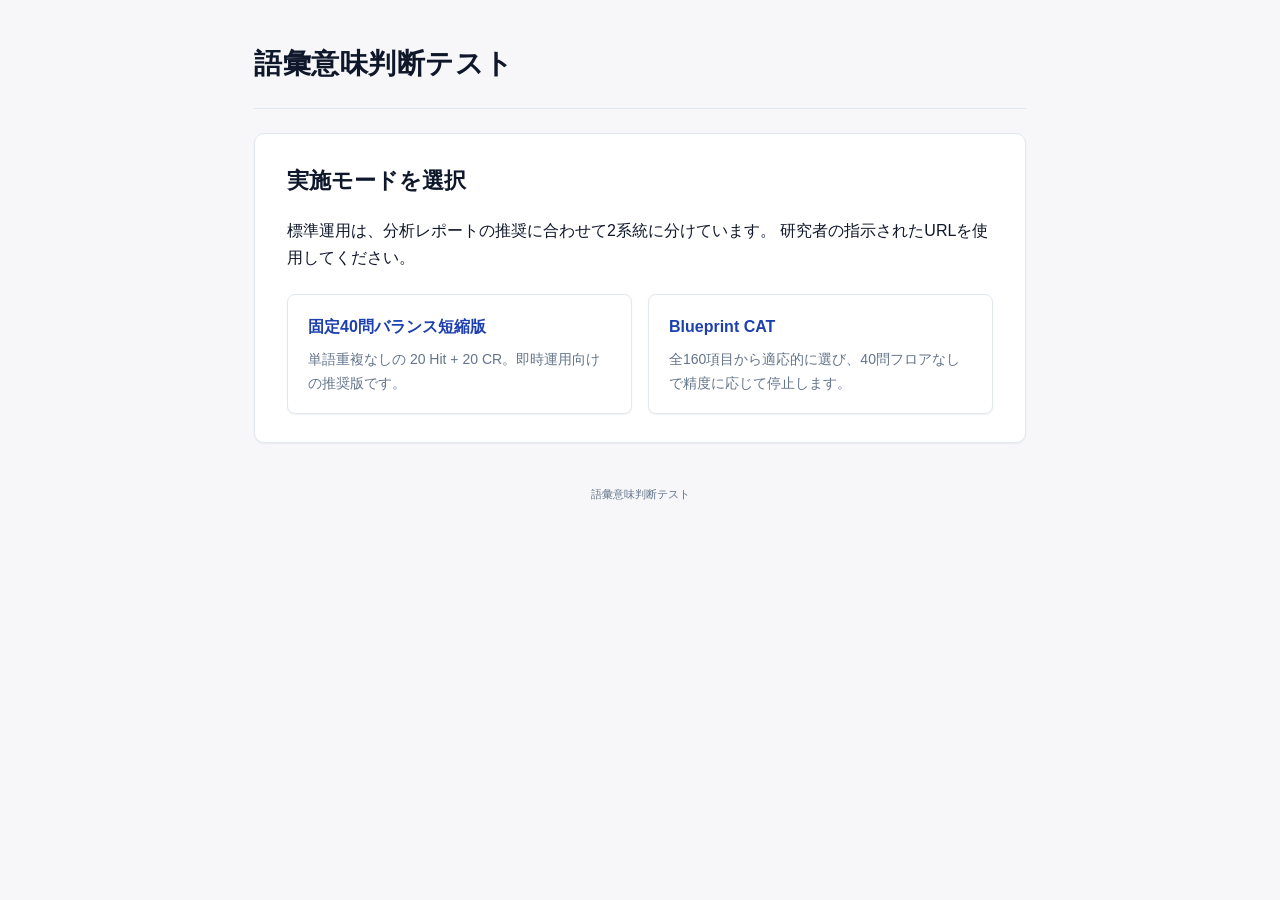
==== index.html @ d9617329 "Update CAT item bank and practice UX" ====
<!DOCTYPE html>
<html lang="ja">
<head>
  <meta charset="UTF-8" />
  <title>語彙意味判断テスト (LJT)</title>
  <meta name="viewport" content="width=device-width, initial-scale=1" />
  <link rel="icon" href="data:," />
  <link rel="stylesheet" href="assets/styles.css?v=20260428d" />
</head>
<body>
  <div class="container">
    <header>
      <h1>語彙意味判断テスト</h1>
    </header>

    <main>
      <section class="stage">
        <h2>実施モードを選択</h2>
        <p>
          標準運用は、分析レポートの推奨に合わせて2系統に分けています。
          研究者の指示されたURLを使用してください。
        </p>
        <div class="mode-grid">
          <a class="mode-card" href="fixed40/">
            <strong>固定40問バランス短縮版</strong>
            <span>単語重複なしの 20 Hit + 20 CR。即時運用向けの推奨版です。</span>
          </a>
          <a class="mode-card" href="adaptive/">
            <strong>Blueprint CAT</strong>
            <span>全160項目から適応的に選び、40問フロアなしで精度に応じて停止します。</span>
          </a>
        </div>
      </section>
    </main>

    <footer>
      <small>語彙意味判断テスト</small>
    </footer>
  </div>
</body>
</html>
---- assets/styles.css ----
/* LJT-CAT — Japanese UI styles (Chrome, PC) */

:root {
  --color-bg: #f7f7f9;
  --color-card: #ffffff;
  --color-primary: #2563eb;
  --color-primary-dark: #1e40af;
  --color-yes: #059669;
  --color-no: #dc2626;
  --color-neutral: #475569;
  --color-border: #e2e8f0;
  --color-text: #0f172a;
  --color-muted: #64748b;
  --shadow-sm: 0 1px 2px rgba(15, 23, 42, 0.06);
  --shadow-md: 0 4px 12px rgba(15, 23, 42, 0.08);
  --radius: 10px;
  --font-jp: "Hiragino Kaku Gothic ProN", "Yu Gothic", "Meiryo",
             "Noto Sans JP", "Helvetica Neue", sans-serif;
}

* { box-sizing: border-box; }

html, body {
  margin: 0;
  padding: 0;
  font-family: var(--font-jp);
  background: var(--color-bg);
  color: var(--color-text);
  line-height: 1.7;
  font-size: 16px;
}

.hidden { display: none !important; }

.container {
  max-width: 820px;
  margin: 0 auto;
  padding: 40px 24px 80px;
}

header {
  border-bottom: 1px solid var(--color-border);
  padding-bottom: 16px;
  margin-bottom: 24px;
  position: relative;
}

h1 {
  font-size: 28px;
  margin: 0 0 4px;
  letter-spacing: 0.02em;
}

.subtitle {
  color: var(--color-muted);
  margin: 0;
  font-size: 14px;
}

#mode-badge {
  position: absolute;
  top: 8px;
  right: 0;
  font-size: 12px;
  background: var(--color-primary);
  color: #fff;
  padding: 4px 10px;
  border-radius: 999px;
  font-weight: 600;
}

h2 {
  font-size: 22px;
  margin-top: 0;
}

h3 {
  font-size: 18px;
  margin-top: 28px;
  margin-bottom: 8px;
}

.stage {
  background: var(--color-card);
  border: 1px solid var(--color-border);
  border-radius: var(--radius);
  padding: 28px 32px;
  box-shadow: var(--shadow-sm);
  animation: fadeIn 0.25s ease-out;
}

@keyframes fadeIn {
  from { opacity: 0; transform: translateY(6px); }
  to   { opacity: 1; transform: translateY(0);    }
}

.note-list {
  background: #f1f5f9;
  border-left: 4px solid var(--color-primary);
  padding: 12px 20px;
  border-radius: 0 var(--radius) var(--radius) 0;
  margin: 16px 0 24px;
}

.note-list li { margin: 6px 0; }

.instruction-callout {
  margin: 16px 0 20px;
  padding: 14px 18px;
  border-left: 4px solid var(--color-yes);
  border-radius: 0 8px 8px 0;
  background: #ecfdf5;
}
.instruction-callout h3 {
  margin: 0 0 8px;
  font-size: 16px;
}
.instruction-callout ul {
  margin: 0;
  padding-left: 20px;
}
.instruction-callout li { margin: 4px 0; }
.instruction-note {
  margin: 16px 0 20px;
  color: var(--color-neutral);
  font-size: 14px;
}
.practice-summary {
  margin: 14px 0 18px;
  padding: 12px 16px;
  border-left: 4px solid var(--color-primary);
  border-radius: 0 8px 8px 0;
  background: #eff6ff;
  color: var(--color-primary-dark);
  font-weight: 700;
}

.research-panel {
  margin: 22px 0 28px;
  padding: 18px;
  border: 1px solid #bfdbfe;
  border-radius: 8px;
  background: #eff6ff;
}
.research-panel-header h3 {
  margin: 0 0 4px;
  font-size: 17px;
}
.research-panel-header p,
.research-model {
  margin: 6px 0 12px;
  color: var(--color-neutral);
  font-size: 13px;
}
.research-summary-grid {
  display: grid;
  grid-template-columns: repeat(2, minmax(0, 1fr));
  gap: 8px;
  margin: 12px 0;
}
.research-summary-grid div {
  padding: 10px 12px;
  border: 1px solid #dbeafe;
  border-radius: 8px;
  background: #fff;
}
.research-summary-grid span {
  display: block;
  color: var(--color-muted);
  font-size: 12px;
}
.research-summary-grid strong {
  display: block;
  font-size: 13px;
  overflow-wrap: anywhere;
}
.research-panel h4 {
  margin: 16px 0 4px;
  font-size: 15px;
}
.research-protocol {
  margin: 14px 0 16px;
  padding: 14px;
  border: 1px solid #dbeafe;
  border-radius: 8px;
  background: #ffffff;
}
.research-filter-panel {
  margin: 12px 0;
  padding: 12px;
  border: 1px solid #dbeafe;
  border-radius: 8px;
  background: #ffffff;
}
.research-control-grid {
  display: grid;
  grid-template-columns: repeat(3, minmax(0, 1fr));
  gap: 10px;
  margin: 12px 0 6px;
}
.research-filter-grid {
  grid-template-columns: minmax(0, 2fr) minmax(120px, 1fr);
}
.research-control-grid label,
.research-url-row label {
  margin: 0;
}
.research-control-grid span,
.research-url-row span {
  display: block;
  margin-bottom: 4px;
  font-size: 12px;
  font-weight: 700;
  color: var(--color-neutral);
}
.research-url-row {
  margin: 10px 0;
}
.research-url-row input {
  font-size: 12px;
  font-family: ui-monospace, SFMono-Regular, Menlo, Consolas, monospace;
}
.research-action-row {
  display: flex;
  align-items: center;
  flex-wrap: wrap;
  gap: 8px;
}
.research-action-row .secondary-btn {
  padding: 8px 12px;
  font-size: 13px;
}
.research-protocol-status {
  min-height: 20px;
  color: var(--color-primary-dark);
  font-size: 13px;
  font-weight: 700;
}
.research-protocol-status.error {
  color: var(--color-no);
}
.research-table-wrap {
  max-height: 360px;
  overflow: auto;
  border: 1px solid #dbeafe;
  border-radius: 8px;
  background: #fff;
}
.research-table {
  width: 100%;
  border-collapse: collapse;
  font-size: 12px;
  line-height: 1.45;
}
.research-table th,
.research-table td {
  padding: 7px 8px;
  border-bottom: 1px solid #e2e8f0;
  text-align: left;
  white-space: nowrap;
}
.research-table th {
  position: sticky;
  top: 0;
  background: #dbeafe;
  color: var(--color-text);
  z-index: 1;
}

form label {
  display: block;
  margin: 16px 0;
}
form label span { display: block; font-weight: 600; margin-bottom: 4px; }
form label small { display: block; color: var(--color-muted); margin-top: 2px; font-size: 13px; }

input[type="text"], select {
  width: 100%;
  padding: 10px 12px;
  font-family: inherit;
  font-size: 15px;
  border: 1px solid var(--color-border);
  border-radius: 8px;
  background: #fff;
  transition: border-color 0.15s;
}
input[type="text"]:focus, select:focus {
  outline: none;
  border-color: var(--color-primary);
  box-shadow: 0 0 0 3px rgba(37, 99, 235, 0.12);
}

.required { color: var(--color-no); font-weight: 700; }

.primary-btn, .secondary-btn, .response-btn {
  font-family: inherit;
  font-size: 16px;
  font-weight: 600;
  padding: 12px 24px;
  border: none;
  border-radius: 8px;
  cursor: pointer;
  transition: transform 0.08s, box-shadow 0.15s, background 0.15s;
}

.primary-btn {
  background: var(--color-primary);
  color: #fff;
  box-shadow: var(--shadow-sm);
}
.primary-btn:hover:not(:disabled)  { background: var(--color-primary-dark); }
.primary-btn:active:not(:disabled) { transform: translateY(1px); }
.primary-btn:disabled {
  background: var(--color-muted);
  cursor: not-allowed;
  opacity: 0.7;
}

.secondary-btn {
  background: #fff;
  color: var(--color-primary);
  border: 1px solid var(--color-primary);
}
.secondary-btn:hover { background: #eff6ff; }

.disclaimer {
  margin-top: 32px;
  padding: 14px 18px;
  background: #fef3c7;
  border-radius: 8px;
  font-size: 14px;
  color: #78350f;
}

.trial-header {
  display: flex;
  justify-content: space-between;
  align-items: center;
  margin-bottom: 28px;
  padding-bottom: 8px;
  border-bottom: 1px dashed var(--color-border);
  color: var(--color-muted);
}
#trial-counter { font-variant-numeric: tabular-nums; }
#trial-label   { font-weight: 600; color: var(--color-text); }

.trial-body {
  text-align: center;
  padding: 20px 0;
}

.fixation-cross {
  min-height: 88px;
  display: flex;
  align-items: center;
  justify-content: center;
  font-size: 54px;
  line-height: 1;
  font-weight: 700;
  color: var(--color-text);
  margin: 24px 0 12px;
}

.audio-area {
  margin: 30px auto 40px;
}
.audio-area .primary-btn { min-width: 220px; font-size: 17px; }

.play-status {
  color: var(--color-muted);
  font-size: 14px;
  margin-top: 12px;
  min-height: 1em;
}

.target-word {
  font-size: 24px;
  line-height: 1.45;
  font-weight: 700;
  color: var(--color-primary-dark);
  margin: 18px auto 28px;
  max-width: 720px;
  letter-spacing: 0;
  font-family: "Helvetica Neue", "Arial", sans-serif;
}

.response-btns {
  display: flex;
  gap: 16px;
  justify-content: center;
  margin-top: 18px;
}

.response-btn {
  flex: 0 1 180px;
  padding: 16px 24px;
  font-size: 17px;
  color: #fff;
  min-height: 82px;
  display: flex;
  flex-direction: column;
  align-items: center;
  justify-content: center;
  gap: 6px;
}
.response-label { line-height: 1.2; }
.key-hint {
  display: block;
  font-size: 13px;
  font-weight: 600;
  opacity: 0.92;
}
.keycap {
  display: inline-flex;
  align-items: center;
  justify-content: center;
  min-width: 32px;
  height: 28px;
  padding: 0 8px;
  margin-right: 4px;
  border-radius: 6px;
  background: rgba(255, 255, 255, 0.24);
  border: 1px solid rgba(255, 255, 255, 0.55);
  color: #fff;
  font-size: 15px;
  font-weight: 800;
  line-height: 1;
}
.yes-btn { background: var(--color-yes); }
.no-btn  { background: var(--color-no);  }
.yes-btn:hover { background: #047857; }
.no-btn:hover  { background: #b91c1c; }
.response-btn:disabled { opacity: 0.5; cursor: not-allowed; }

.response-timebar {
  width: min(380px, 100%);
  height: 6px;
  margin: 18px auto 0;
  border-radius: 999px;
  background: #e2e8f0;
  overflow: hidden;
}
.response-timebar-fill {
  width: 100%;
  height: 100%;
  border-radius: inherit;
  background: var(--color-primary);
}

.yes-color { color: var(--color-yes); }
.no-color  { color: var(--color-no);  }

#feedback-area {
  margin-top: 28px;
  padding: 16px 20px;
  border-radius: 8px;
  text-align: center;
  font-weight: 600;
  animation: fadeIn 0.2s;
}
#feedback-area.correct { background: #d1fae5; color: #065f46; }
#feedback-area.wrong   { background: #fee2e2; color: #991b1b; }

.result-box {
  background: #eff6ff;
  border: 1px solid #bfdbfe;
  border-radius: var(--radius);
  padding: 22px 28px;
  margin: 20px 0;
}
.result-item {
  display: flex;
  justify-content: space-between;
  padding: 10px 0;
  border-bottom: 1px solid #dbeafe;
}
.result-item:last-of-type { border-bottom: none; }
.result-label { color: var(--color-neutral); }
.result-value { font-weight: 700; font-size: 20px; color: var(--color-primary-dark); }
.result-note { font-size: 13px; color: var(--color-muted); margin-top: 12px; }

.download-status {
  padding: 12px 16px;
  background: #fef3c7;
  border-radius: 8px;
  text-align: center;
  margin: 16px 0;
  color: #78350f;
  font-weight: 600;
}
.download-status.done {
  background: #d1fae5;
  color: #065f46;
}

.result-file {
  margin: 10px 0 16px;
  color: var(--color-neutral);
  font-size: 13px;
  overflow-wrap: anywhere;
}

.end-note {
  margin-top: 18px;
  font-size: 14px;
  color: var(--color-muted);
  padding: 10px 14px;
  background: #f1f5f9;
  border-radius: 8px;
}

code {
  background: #fff;
  padding: 1px 5px;
  border-radius: 4px;
  font-size: 13px;
  border: 1px solid var(--color-border);
}

footer {
  margin-top: 40px;
  text-align: center;
  color: var(--color-muted);
  font-size: 13px;
}
footer a { color: var(--color-primary); text-decoration: none; }
footer a:hover { text-decoration: underline; }

#browser-warning {
  max-width: 640px;
  margin: 60px auto;
  padding: 32px;
  background: #fee2e2;
  border: 1px solid #fca5a5;
  border-radius: var(--radius);
  text-align: center;
  color: #7f1d1d;
}

/* Mode-specific badge colors */
#mode-badge.mode-1f { background: var(--color-primary); }
#mode-badge.mode-2f { background: var(--color-yes); }

/* Research-mode banner (2F_research) */
.research-banner {
  margin: 16px 0 24px;
  padding: 14px 18px;
  background: #fef3c7;
  color: #78350f;
  border: 1px solid #f59e0b;
  border-radius: 8px;
  font-size: 14px;
  line-height: 1.6;
}
.research-banner strong { color: #7c2d12; }

.mode-grid {
  display: grid;
  grid-template-columns: repeat(2, minmax(0, 1fr));
  gap: 16px;
  margin-top: 22px;
}

.mode-card {
  display: block;
  padding: 18px 20px;
  border: 1px solid var(--color-border);
  border-radius: 8px;
  background: #fff;
  color: var(--color-text);
  text-decoration: none;
  box-shadow: var(--shadow-sm);
}

.mode-card:hover {
  border-color: var(--color-primary);
  box-shadow: var(--shadow-md);
}

.mode-card strong {
  display: block;
  margin-bottom: 8px;
  color: var(--color-primary-dark);
}

.mode-card span {
  display: block;
  color: var(--color-muted);
  font-size: 14px;
}

@media (max-width: 720px) {
  .container {
    padding: 24px 14px 56px;
  }
  .stage {
    padding: 22px 18px;
  }
  .mode-grid,
  .research-control-grid,
  .research-summary-grid,
  .response-btns {
    grid-template-columns: 1fr;
    flex-direction: column;
  }
  .response-btn {
    width: 100%;
    flex-basis: auto;
  }
}
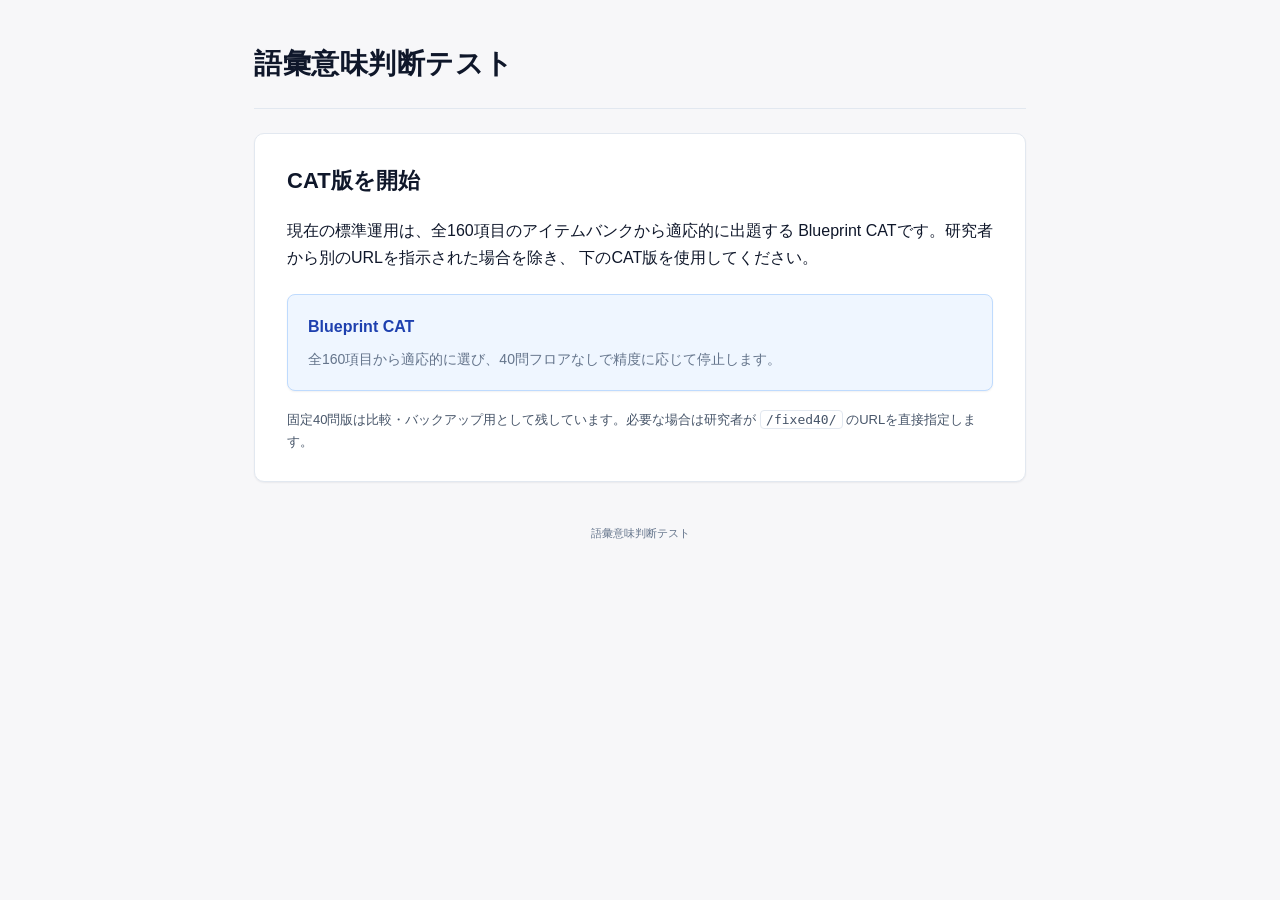
==== commit b599a2c5: "Make CAT the standard entry point" ====
--- a/index.html
+++ b/index.html
@@ -5,7 +5,7 @@
   <title>語彙意味判断テスト (LJT)</title>
   <meta name="viewport" content="width=device-width, initial-scale=1" />
   <link rel="icon" href="data:," />
-  <link rel="stylesheet" href="assets/styles.css?v=20260428d" />
+  <link rel="stylesheet" href="assets/styles.css?v=20260428e" />
 </head>
 <body>
   <div class="container">
@@ -15,21 +15,22 @@
 
     <main>
       <section class="stage">
-        <h2>実施モードを選択</h2>
+        <h2>CAT版を開始</h2>
         <p>
-          標準運用は、分析レポートの推奨に合わせて2系統に分けています。
-          研究者の指示されたURLを使用してください。
+          現在の標準運用は、全160項目のアイテムバンクから適応的に出題する
+          Blueprint CATです。研究者から別のURLを指示された場合を除き、
+          下のCAT版を使用してください。
         </p>
-        <div class="mode-grid">
-          <a class="mode-card" href="fixed40/">
-            <strong>固定40問バランス短縮版</strong>
-            <span>単語重複なしの 20 Hit + 20 CR。即時運用向けの推奨版です。</span>
-          </a>
-          <a class="mode-card" href="adaptive/">
+        <div class="mode-grid mode-grid-single">
+          <a class="mode-card primary-mode" href="adaptive/">
             <strong>Blueprint CAT</strong>
             <span>全160項目から適応的に選び、40問フロアなしで精度に応じて停止します。</span>
           </a>
         </div>
+        <p class="mode-note">
+          固定40問版は比較・バックアップ用として残しています。必要な場合は研究者が
+          <code>/fixed40/</code> のURLを直接指定します。
+        </p>
       </section>
     </main>
 
--- a/assets/styles.css
+++ b/assets/styles.css
@@ -561,6 +561,10 @@
   margin-top: 22px;
 }
 
+.mode-grid-single {
+  grid-template-columns: minmax(0, 1fr);
+}
+
 .mode-card {
   display: block;
   padding: 18px 20px;
@@ -572,6 +576,11 @@
   box-shadow: var(--shadow-sm);
 }
 
+.mode-card.primary-mode {
+  border-color: #bfdbfe;
+  background: #eff6ff;
+}
+
 .mode-card:hover {
   border-color: var(--color-primary);
   box-shadow: var(--shadow-md);
@@ -587,6 +596,12 @@
   display: block;
   color: var(--color-muted);
   font-size: 14px;
+}
+
+.mode-note {
+  margin: 18px 0 0;
+  color: var(--color-neutral);
+  font-size: 13px;
 }
 
 @media (max-width: 720px) {
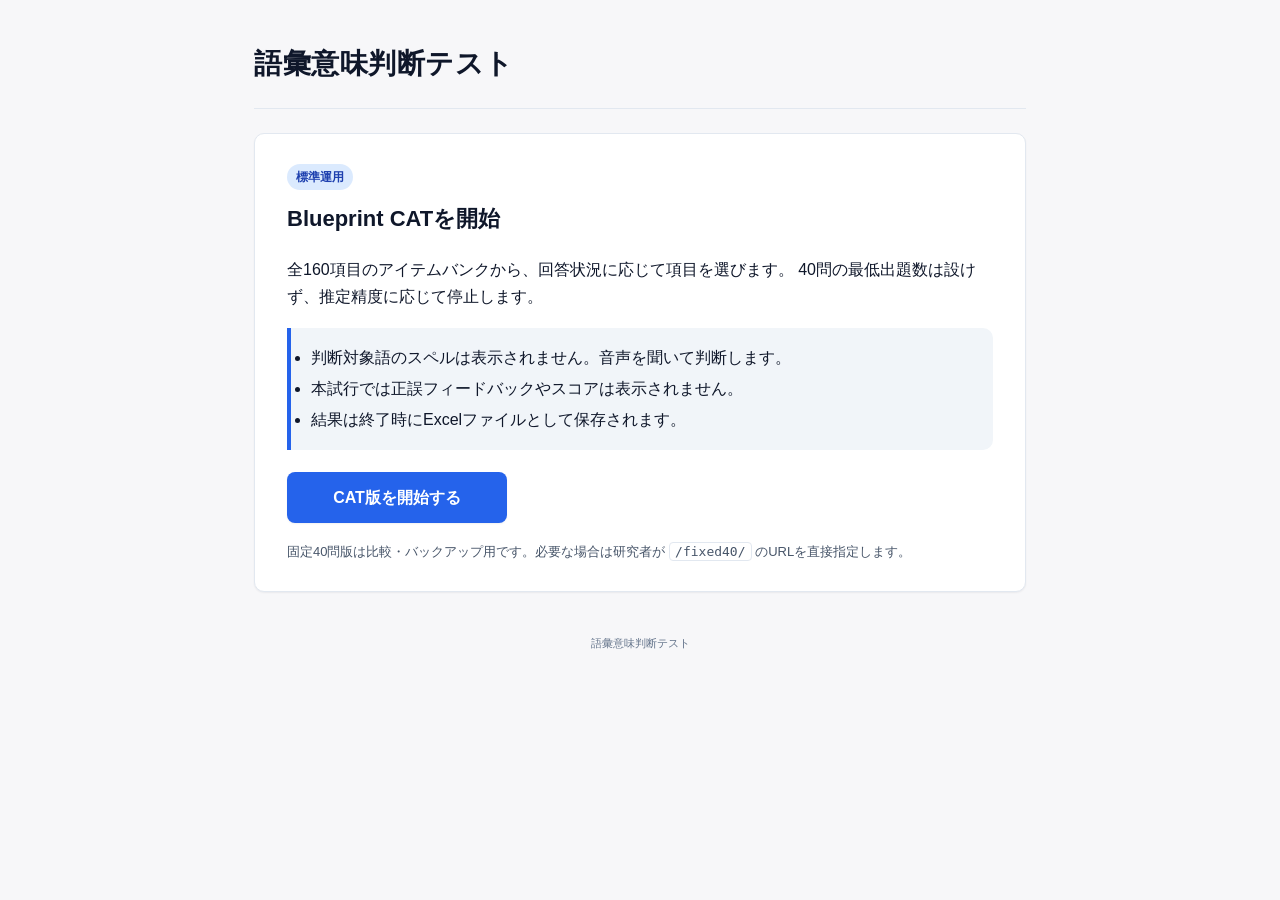
==== commit 7d5bf766: "Refine standard CAT participant flow" ====
--- a/index.html
+++ b/index.html
@@ -5,7 +5,7 @@
   <title>語彙意味判断テスト (LJT)</title>
   <meta name="viewport" content="width=device-width, initial-scale=1" />
   <link rel="icon" href="data:," />
-  <link rel="stylesheet" href="assets/styles.css?v=20260428e" />
+  <link rel="stylesheet" href="assets/styles.css?v=20260428f" />
 </head>
 <body>
   <div class="container">
@@ -15,20 +15,20 @@
 
     <main>
       <section class="stage">
-        <h2>CAT版を開始</h2>
-        <p>
-          現在の標準運用は、全160項目のアイテムバンクから適応的に出題する
-          Blueprint CATです。研究者から別のURLを指示された場合を除き、
-          下のCAT版を使用してください。
+        <p class="route-status">標準運用</p>
+        <h2>Blueprint CATを開始</h2>
+        <p class="stage-lead">
+          全160項目のアイテムバンクから、回答状況に応じて項目を選びます。
+          40問の最低出題数は設けず、推定精度に応じて停止します。
         </p>
-        <div class="mode-grid mode-grid-single">
-          <a class="mode-card primary-mode" href="adaptive/">
-            <strong>Blueprint CAT</strong>
-            <span>全160項目から適応的に選び、40問フロアなしで精度に応じて停止します。</span>
-          </a>
-        </div>
+        <ul class="note-list compact-list">
+          <li>判断対象語のスペルは表示されません。音声を聞いて判断します。</li>
+          <li>本試行では正誤フィードバックやスコアは表示されません。</li>
+          <li>結果は終了時にExcelファイルとして保存されます。</li>
+        </ul>
+        <a class="primary-btn start-link" href="adaptive/">CAT版を開始する</a>
         <p class="mode-note">
-          固定40問版は比較・バックアップ用として残しています。必要な場合は研究者が
+          固定40問版は比較・バックアップ用です。必要な場合は研究者が
           <code>/fixed40/</code> のURLを直接指定します。
         </p>
       </section>
--- a/assets/styles.css
+++ b/assets/styles.css
@@ -74,6 +74,22 @@
   margin-top: 0;
 }
 
+.stage-lead {
+  margin: 0 0 18px;
+  color: var(--color-text);
+}
+
+.route-status {
+  display: inline-block;
+  margin: 0 0 10px;
+  padding: 3px 9px;
+  border-radius: 999px;
+  background: #dbeafe;
+  color: var(--color-primary-dark);
+  font-size: 12px;
+  font-weight: 700;
+}
+
 h3 {
   font-size: 18px;
   margin-top: 28px;
@@ -103,6 +119,14 @@
 }
 
 .note-list li { margin: 6px 0; }
+
+.compact-list {
+  margin-bottom: 22px;
+}
+
+.compact-list li {
+  margin: 4px 0;
+}
 
 .instruction-callout {
   margin: 16px 0 20px;
@@ -274,6 +298,12 @@
 form label span { display: block; font-weight: 600; margin-bottom: 4px; }
 form label small { display: block; color: var(--color-muted); margin-top: 2px; font-size: 13px; }
 
+.form-note {
+  margin: -2px 0 12px;
+  color: var(--color-neutral);
+  font-size: 14px;
+}
+
 input[type="text"], select {
   width: 100%;
   padding: 10px 12px;
@@ -322,6 +352,14 @@
   border: 1px solid var(--color-primary);
 }
 .secondary-btn:hover { background: #eff6ff; }
+
+.start-link {
+  display: inline-flex;
+  align-items: center;
+  justify-content: center;
+  min-width: 220px;
+  text-decoration: none;
+}
 
 .disclaimer {
   margin-top: 32px;
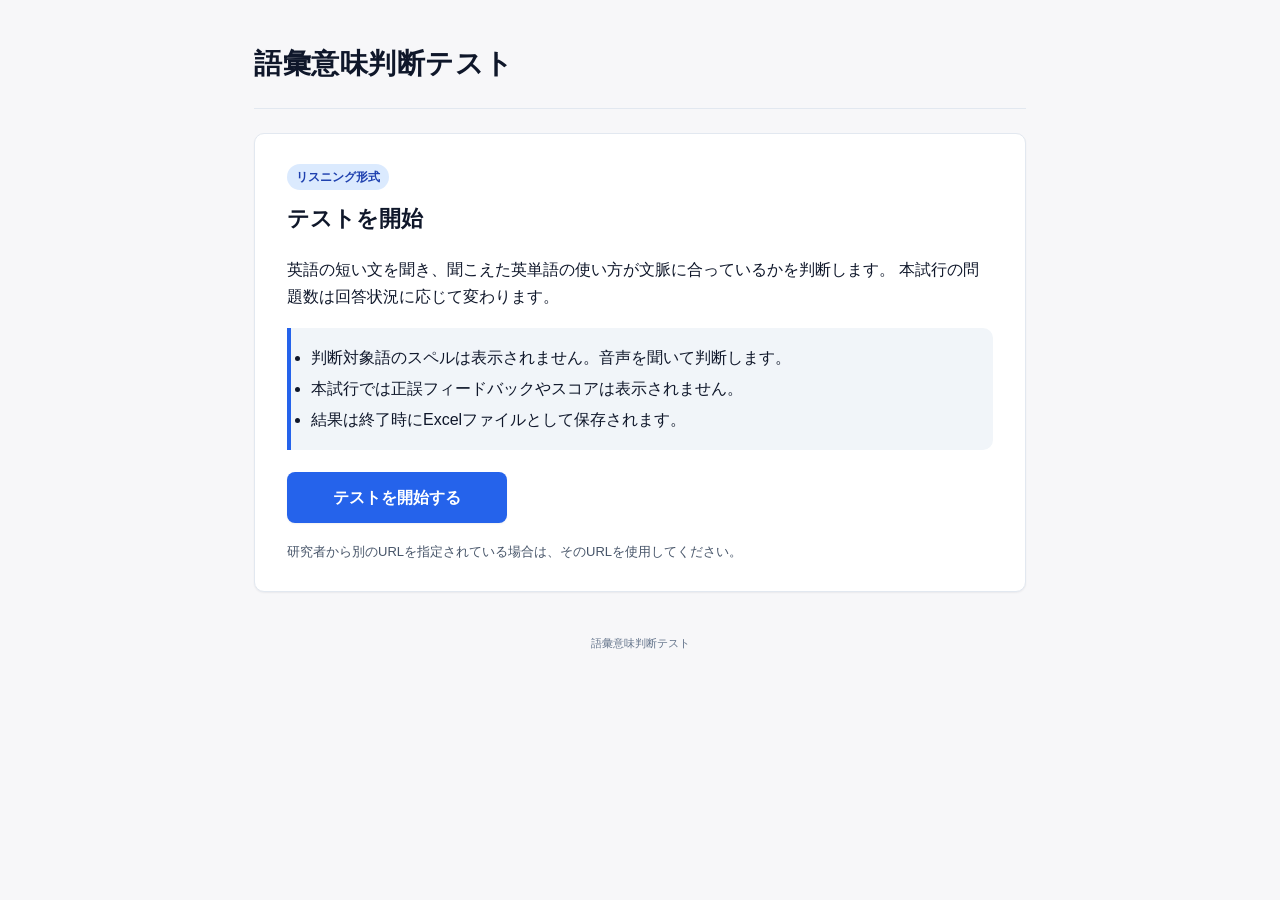
==== commit c55967f9: "Simplify participant-facing wording" ====
--- a/index.html
+++ b/index.html
@@ -5,7 +5,7 @@
   <title>語彙意味判断テスト (LJT)</title>
   <meta name="viewport" content="width=device-width, initial-scale=1" />
   <link rel="icon" href="data:," />
-  <link rel="stylesheet" href="assets/styles.css?v=20260428f" />
+  <link rel="stylesheet" href="assets/styles.css?v=20260428h" />
 </head>
 <body>
   <div class="container">
@@ -15,21 +15,20 @@
 
     <main>
       <section class="stage">
-        <p class="route-status">標準運用</p>
-        <h2>Blueprint CATを開始</h2>
+        <p class="route-status">リスニング形式</p>
+        <h2>テストを開始</h2>
         <p class="stage-lead">
-          全160項目のアイテムバンクから、回答状況に応じて項目を選びます。
-          40問の最低出題数は設けず、推定精度に応じて停止します。
+          英語の短い文を聞き、聞こえた英単語の使い方が文脈に合っているかを判断します。
+          本試行の問題数は回答状況に応じて変わります。
         </p>
         <ul class="note-list compact-list">
           <li>判断対象語のスペルは表示されません。音声を聞いて判断します。</li>
           <li>本試行では正誤フィードバックやスコアは表示されません。</li>
           <li>結果は終了時にExcelファイルとして保存されます。</li>
         </ul>
-        <a class="primary-btn start-link" href="adaptive/">CAT版を開始する</a>
+        <a class="primary-btn start-link" href="adaptive/">テストを開始する</a>
         <p class="mode-note">
-          固定40問版は比較・バックアップ用です。必要な場合は研究者が
-          <code>/fixed40/</code> のURLを直接指定します。
+          研究者から別のURLを指定されている場合は、そのURLを使用してください。
         </p>
       </section>
     </main>
--- a/assets/styles.css
+++ b/assets/styles.css
@@ -498,6 +498,20 @@
 }
 #feedback-area.correct { background: #d1fae5; color: #065f46; }
 #feedback-area.wrong   { background: #fee2e2; color: #991b1b; }
+#feedback-area.advance {
+  background: #eff6ff;
+  color: var(--color-primary-dark);
+}
+.advance-prompt {
+  margin-top: 10px;
+}
+.advance-prompt p {
+  margin: 0 0 10px;
+  font-size: 14px;
+}
+.advance-btn {
+  min-width: 160px;
+}
 
 .result-box {
   background: #eff6ff;
